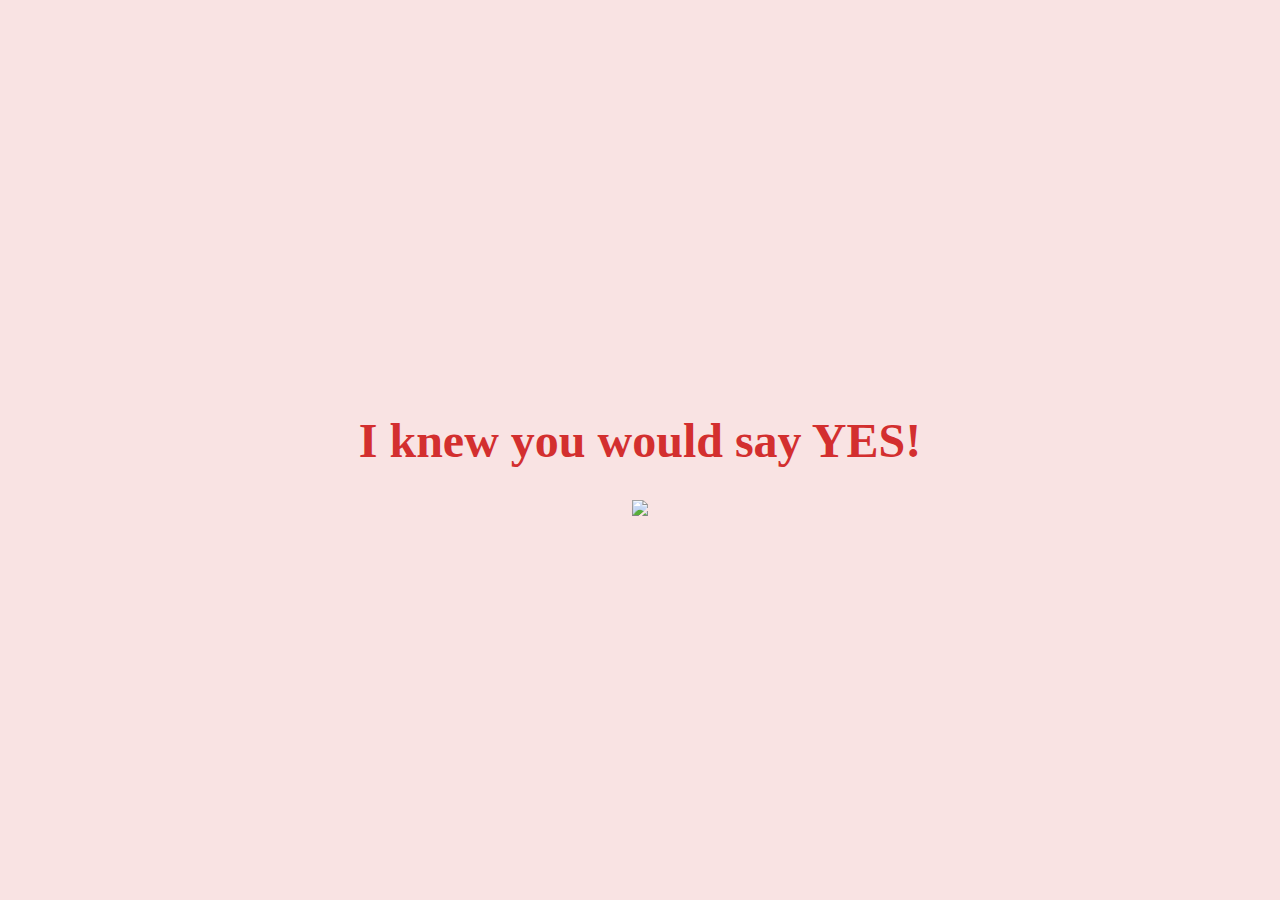
==== yes_page.html @ 92437b95 "Add files via upload" ====
<!DOCTYPE html>
<html>
    <head>
        <meta charset="UTF-8">
        <meta name="viewport" content="width=device-width, initial-scale=1.0">
        <link rel="stylesheet" href="yes_style.css">
        <title>I just knew it!</title>
        <link rel="icon" type="image/jpg" href="img/icon.jpg">
    </head>
    <body>
        <div class="container">
            <h1 class="header_text"> I knew you would say YES!</h1>
            <div class="gif_container">
                <img src="img/yeyy.gif">
            </div>
        </div>
    </body>
</html>
---- yes_style.css ----
body {
    display: flex;
    justify-content: center;
    align-items: center;
    height: 100vh;
    margin: 0;
    background-color: #f9e3e3;
    font-family: 'Times New Roman', sans-serif;
}

.container {
    text-align: center;
}

.header_text {
    font-size: 3em;
    color: #d32f2f;
}

.gif_container img {
    width: 100%; 
    max-width: 500px; 
    height: auto; 
}
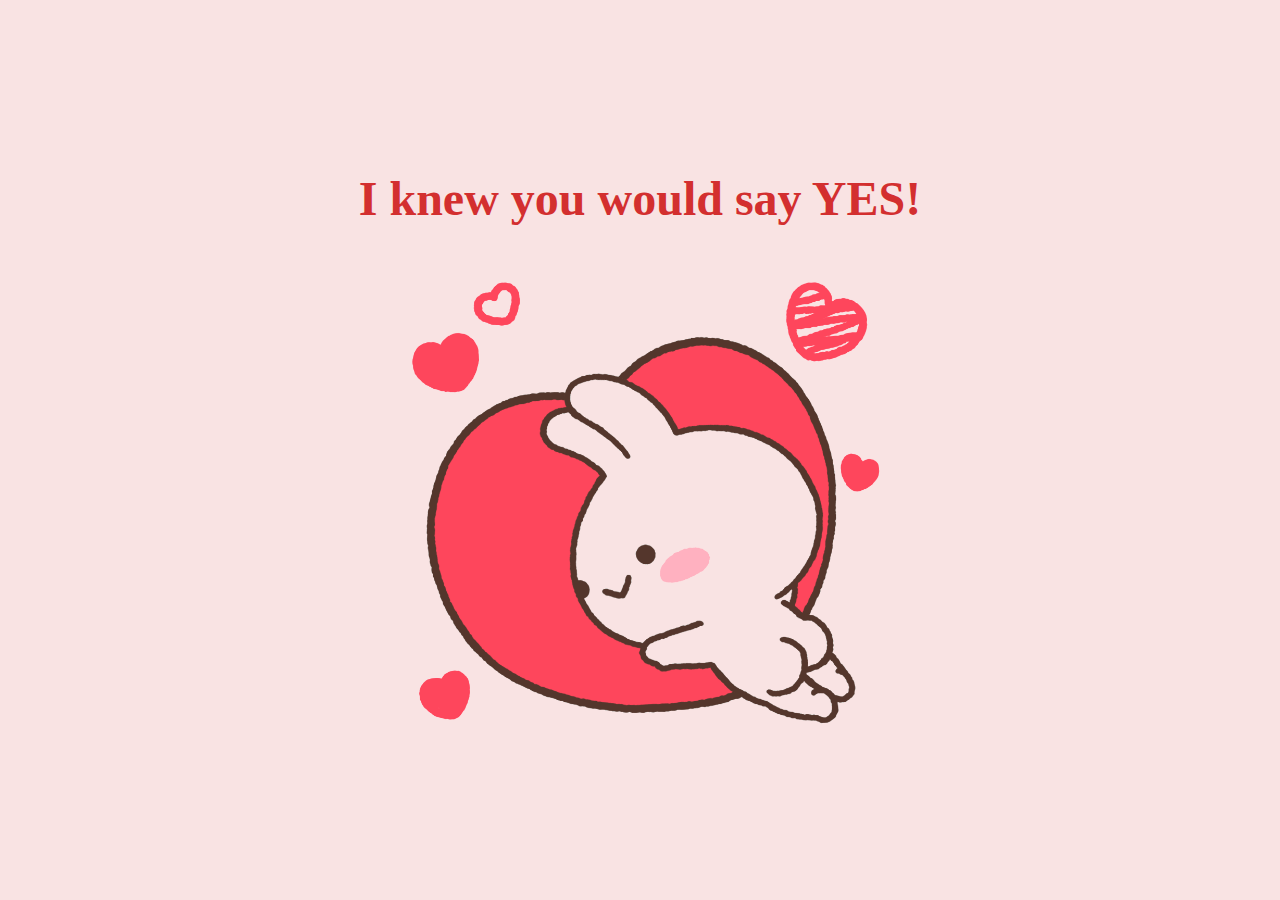
==== commit 21684038: "Update yes_page.html" ====
--- a/yes_page.html
+++ b/yes_page.html
@@ -5,14 +5,14 @@
         <meta name="viewport" content="width=device-width, initial-scale=1.0">
         <link rel="stylesheet" href="yes_style.css">
         <title>I just knew it!</title>
-        <link rel="icon" type="image/jpg" href="img/icon.jpg">
+        <link rel="icon" type="image/jpg" href="icon.jpg">
     </head>
     <body>
         <div class="container">
             <h1 class="header_text"> I knew you would say YES!</h1>
             <div class="gif_container">
-                <img src="img/yeyy.gif">
+                <img src="yeyy.gif">
             </div>
         </div>
     </body>
-</html>+</html>
